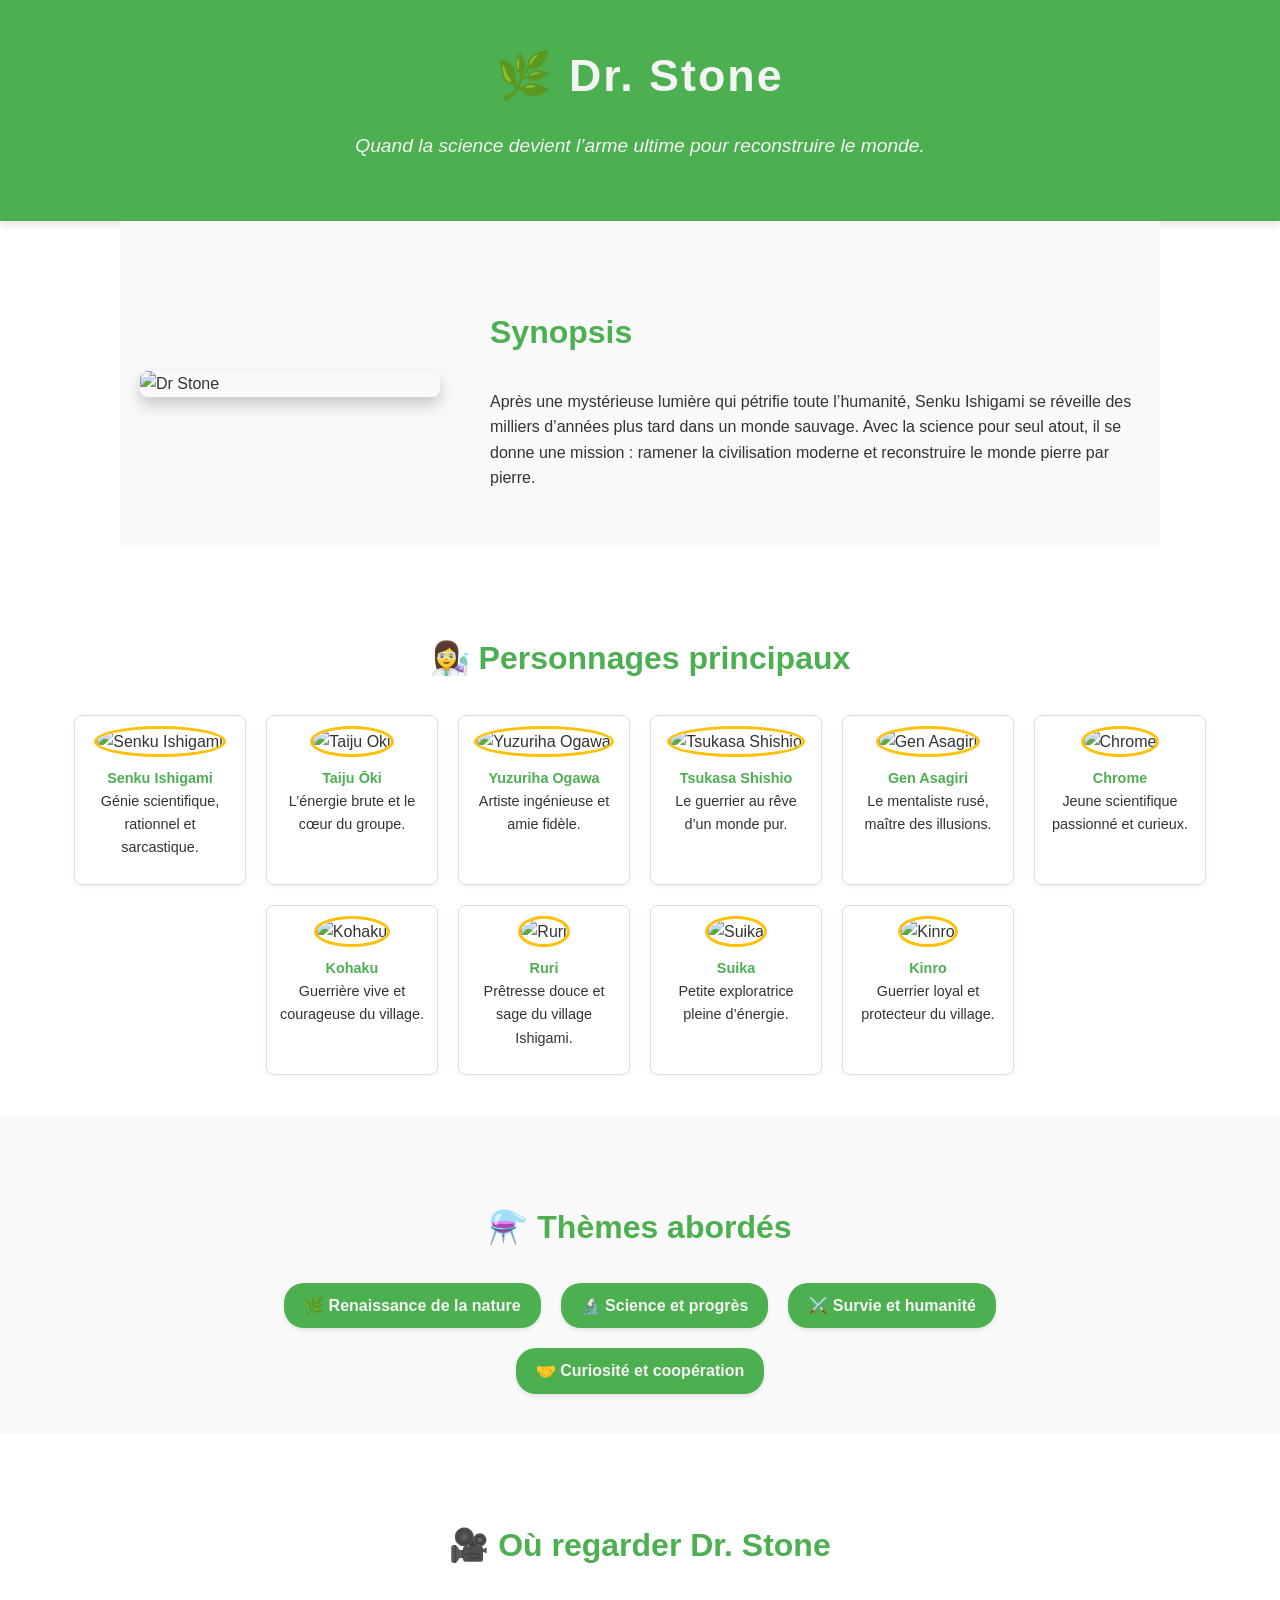
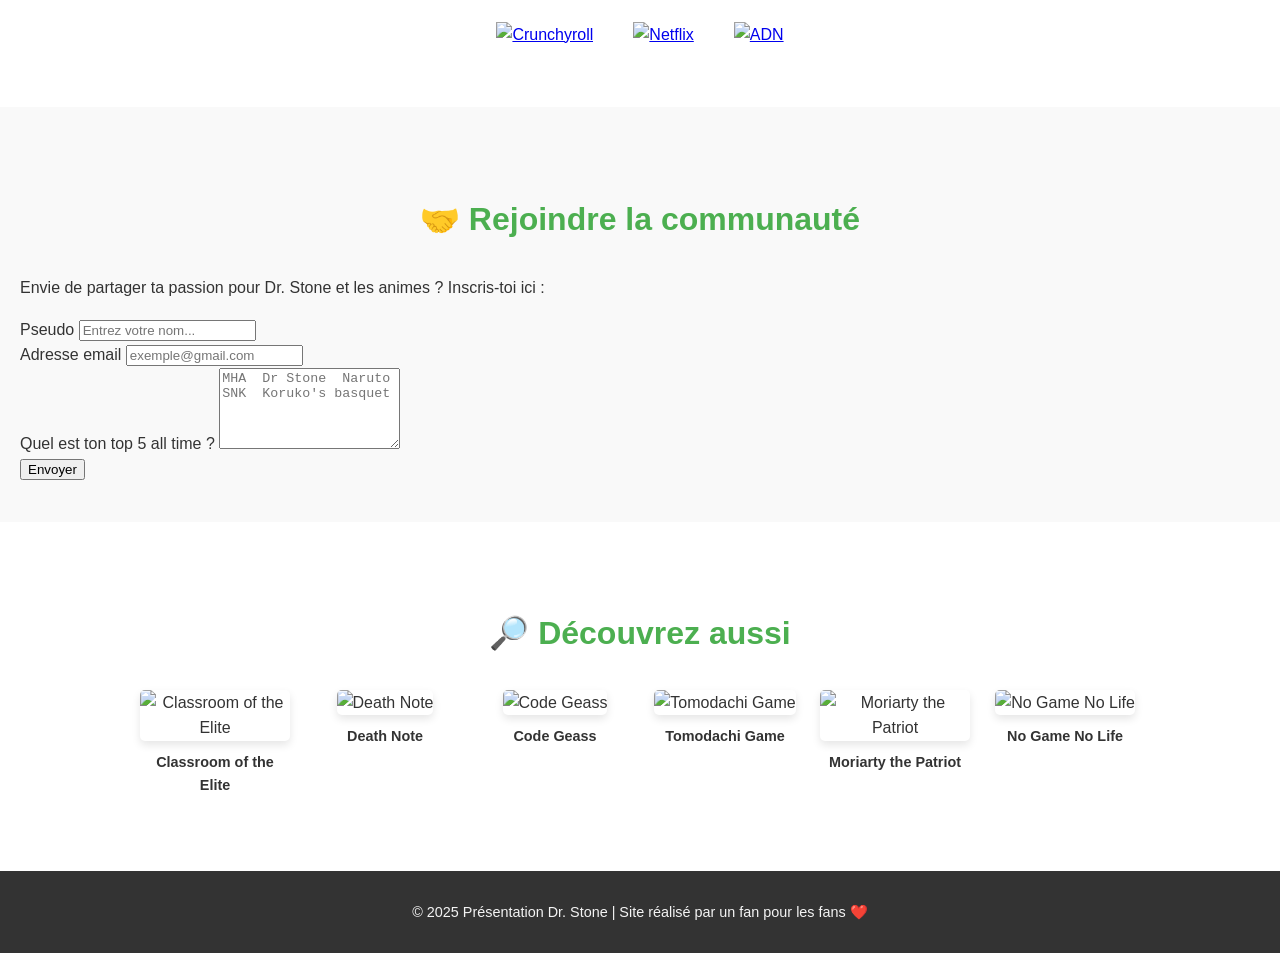
==== index.html @ c1184ba6 "Rename page_dr_stone.html to index.html" ====
<!DOCTYPE html>
<html lang="fr">
<head>
    <meta charset="UTF-8">
    <meta name="viewport" content="width=device-width, initial-scale=1.0">
    <title>Dr. Stone - Présentation</title>
    <link rel="stylesheet" href="style.css">
</head>
<body>
    <header>
        <h1>🌿 Dr. Stone</h1>
        <p>Quand la science devient l’arme ultime pour reconstruire le monde.</p>
    </header>

    <section class="intro">
        <img src="./images/img-2.jpeg" alt="Dr Stone">
        <div class="intro-text">
            <h2>Synopsis</h2>
            <p>
                Après une mystérieuse lumière qui pétrifie toute l’humanité, Senku Ishigami se réveille
                des milliers d’années plus tard dans un monde sauvage. Avec la science pour seul atout,
                il se donne une mission : ramener la civilisation moderne et reconstruire le monde pierre par pierre.
            </p>
        </div>
    </section>

     
    <section class="personnages">
        <h2>👩‍🔬 Personnages principaux</h2>
        <div class="perso-container">
            <div class="perso">
                <img src="./images/senku.webp" alt="Senku Ishigami">
                <p><strong>Senku Ishigami</strong><br>Génie scientifique, rationnel et sarcastique.</p>
            </div>
            <div class="perso">
                <img src="./images/taiju.webp" alt="Taiju Oki">
                <p><strong>Taiju Ōki</strong><br>L’énergie brute et le cœur du groupe.</p>
            </div>
            <div class="perso">
                <img src="./images/yuzuria.jpg" alt="Yuzuriha Ogawa">
                <p><strong>Yuzuriha Ogawa</strong><br>Artiste ingénieuse et amie fidèle.</p>
            </div>
            <div class="perso">
                <img src="./images/tsukasa.webp" alt="Tsukasa Shishio">
                <p><strong>Tsukasa Shishio</strong><br>Le guerrier au rêve d’un monde pur.</p>
            </div>
            <div class="perso">
                <img src="./images/gen.jpeg" alt="Gen Asagiri">
                <p><strong>Gen Asagiri</strong><br>Le mentaliste rusé, maître des illusions.</p>
            </div>
            <div class="perso">
                <img src="./images/chrome.jpeg" alt="Chrome">
                <p><strong>Chrome</strong><br>Jeune scientifique passionné et curieux.</p>
            </div>
            <div class="perso">
                <img src="./images/kohaku.webp" alt="Kohaku">
                <p><strong>Kohaku</strong><br>Guerrière vive et courageuse du village.</p>
            </div>
            <div class="perso">
                <img src="./images/ruri.jpeg" alt="Ruri">
                <p><strong>Ruri</strong><br>Prêtresse douce et sage du village Ishigami.</p>
            </div>
            <div class="perso">
                <img src="./images/suika.jpeg" alt="Suika">
                <p><strong>Suika</strong><br>Petite exploratrice pleine d’énergie.</p>
            </div>
            <div class="perso">
                <img src="./images/kinro.jpeg" alt="Kinro">
                <p><strong>Kinro</strong><br>Guerrier loyal et protecteur du village.</p>
            </div>
        </div>
    </section>

    <section class="themes">
        <h2>⚗️ Thèmes abordés</h2>
        <ul>
            <li>🌿 Renaissance de la nature</li>
            <li>🔬 Science et progrès</li>
            <li>⚔️ Survie et humanité</li>
            <li>🤝 Curiosité et coopération</li>
        </ul>
    </section>

   <section class="plateformes">
        <h2>🎥 Où regarder Dr. Stone</h2>
        <div class="logos">
            <a href="https://www.crunchyroll.com/fr/watch/G31UV2Q23/the-slow-but-dangerous-life"  title="Voir Dr. Stone sur Crunchyroll" target="_blank">
                <img src="./images/crunchyroll.png" alt="Crunchyroll">
            </a>
            <a href="https://www.netflix.com/fr" title="Voir Dr. Stone sur Netflix" target="_top">
                <img src="./images/netflix.png" alt="Netflix">
            </a>
            <a href="https://animationdigitalnetwork.fr" title="Voir Dr. Stone sur ADN">
                <img src="./images/adn.jpeg" alt="ADN">
            </a>
        </div>
    </section>

    <section class="rejoindre">
        <h2>🤝 Rejoindre la communauté</h2>
        <p>Envie de partager ta passion pour Dr. Stone et les animes ? Inscris-toi ici :</p>

        <form class="formulaire">
            <div class="form-group">
                <label for="nom">Pseudo</label>
                <input type="text" id="nom" placeholder="Entrez votre nom..." required>
            </div>

            <div class="form-group">
                <label for="email">Adresse email</label>
                <input type="email" id="email" placeholder="exemple@gmail.com" required>
            </div>

            <div class="form-group">
                <label for="message">Quel est ton top 5 all time ?</label>
                <textarea id="message" rows="5" placeholder="MHA  Dr Stone  Naruto  SNK  Koruko's basquet" required></textarea>
            </div>

            <button type="submit" class="btn-submit">Envoyer</button>
        </form>
    </section>


    <section class="autres">
        <h2>🔎 Découvrez aussi</h2>
        <div class="animes">
            <div class="anime">
                <img src="./images/classrom of the elite.jpeg" alt="Classroom of the Elite">
                <p><strong>Classroom of the Elite</strong></p>
            </div>
            <div class="anime">
                <img src="./images/death note.jpeg" alt="Death Note">
                <p><strong>Death Note</strong></p>
            </div>
            <div class="anime">
                <img src="./images/coode geass.jpg" alt="Code Geass">
                <p><strong>Code Geass</strong></p>
            </div>
            <div class="anime">
                <img src="./images/tomodashi game.jpeg" alt="Tomodachi Game">
                <p><strong>Tomodachi Game</strong></p>
            </div>
            <div class="anime">
                <img src="./images/Moriaty.jpg" alt="Moriarty the Patriot">
                <p><strong>Moriarty the Patriot</strong></p>
            </div>
            <div class="anime">
                <img src="./images/no game no life.jpeg" alt="No Game No Life">
                <p><strong>No Game No Life</strong></p>
            </div>
        </div>
    </section>

    <footer>
        <p>© 2025 Présentation Dr. Stone | Site réalisé par un fan pour les fans ❤️</p>
    </footer>
</body>
</html>
---- style.css ----
/* style.css */

/* --- Général --- */

:root {
    --couleur-primaire: #4CAF50; /* Vert science/nature */
    --couleur-secondaire: #FFC107; /* Jaune pierre/or */
    --couleur-texte-sombre: #333;
    --couleur-texte-clair: #f4f4f4;
    --couleur-fond: #fff;
    --couleur-fond-section: #f9f9f9;
}

body {
    font-family: 'Arial', sans-serif;
    line-height: 1.6;
    margin: 0;
    padding: 0;
    color: var(--couleur-texte-sombre);
    background-color: var(--couleur-fond);
}

header {
    background-color: var(--couleur-primaire);
    color: var(--couleur-texte-clair);
    padding: 40px 20px;
    text-align: center;
    box-shadow: 0 4px 8px rgba(0, 0, 0, 0.1);
}

header h1 {
    margin: 0 0 10px;
    font-size: 2.8em;
    letter-spacing: 2px;
}

header p {
    font-size: 1.2em;
    font-style: italic;
}

h2 {
    text-align: center;
    color: var(--couleur-primaire);
    font-size: 2em;
    margin-bottom: 30px;
    padding-top: 20px;
}

section {
    padding: 40px 20px;
    margin-bottom: 0;
}

section:nth-child(even) {
    background-color: var(--couleur-fond-section);
}


/* --- Section Introduction (Synopsis) --- */

.intro {
    display: flex;
    flex-direction: column;
    align-items: center;
    gap: 30px;
    max-width: 1000px;
    margin: 0 auto;
}

.intro img {
    width: 100%;
    max-width: 300px;
    height: auto;
    border-radius: 8px;
    box-shadow: 0 8px 16px rgba(0, 0, 0, 0.2);
    transition: transform 0.3s ease;
}

.intro img:hover {
    transform: scale(1.03);
}

.intro-text {
    text-align: center;
}

.intro-text h2 {
    text-align: center;
}

/* Version Desktop pour l'Intro */
@media (min-width: 768px) {
    .intro {
        flex-direction: row;
        text-align: left;
    }
    .intro-text {
        text-align: left;
        padding-left: 20px;
    }
    .intro-text h2 {
        text-align: left;
    }
}


/* --- Section Personnages --- */

.perso-container {
    display: flex;
    flex-wrap: wrap;
    justify-content: center;
    gap: 20px;
    max-width: 1200px;
    margin: 0 auto;
}

.perso {
    width: 150px;
    text-align: center;
    background-color: var(--couleur-fond);
    border: 1px solid #ddd;
    border-radius: 8px;
    padding: 10px;
    box-shadow: 0 2px 5px rgba(0, 0, 0, 0.05);
    transition: transform 0.2s;
}

.perso:hover {
    transform: translateY(-5px);
    box-shadow: 0 8px 15px rgba(0, 0, 0, 0.1);
}

.perso img {
    width: 100%;
    height: 150px; /* Taille fixe pour l'uniformité */
    object-fit: cover; /* Recadre l'image sans la déformer */
    border-radius: 50%;
    border: 3px solid var(--couleur-secondaire);
}

.perso p {
    margin-top: 10px;
    font-size: 0.9em;
}

.perso strong {
    color: var(--couleur-primaire);
    font-size: 1em;
}


/* --- Section Thèmes abordés --- */

.themes ul {
    list-style-type: none;
    padding: 0;
    display: flex;
    flex-wrap: wrap;
    justify-content: center;
    gap: 20px;
    max-width: 800px;
    margin: 0 auto;
}

.themes li {
    background-color: var(--couleur-primaire);
    color: var(--couleur-texte-clair);
    padding: 10px 20px;
    border-radius: 20px;
    font-weight: bold;
    box-shadow: 0 2px 4px rgba(0, 0, 0, 0.1);
    transition: background-color 0.3s;
}

.themes li:hover {
    background-color: #388E3C; /* Vert plus foncé au survol */
}


/* --- Section Plateformes (Où regarder) --- */

.plateformes .logos {
    display: flex;
    justify-content: center;
    align-items: center;
    gap: 40px;
    padding: 20px 0;
}

.plateformes img {
    height: 60px;
    width: auto;
    transition: opacity 0.3s;
}

.plateformes img:hover {
    opacity: 0.8;
}


/* --- Section Autres (Découvrez aussi) --- */

.animes {
    display: flex;
    flex-wrap: wrap;
    justify-content: center;
    gap: 20px;
    max-width: 1200px;
    margin: 0 auto;
}

.anime {
    width: 150px;
    text-align: center;
}

.anime img {
    width: 100%;
    height: 200px; /* Taille fixe pour l'uniformité des affiches */
    object-fit: cover;
    border-radius: 5px;
    box-shadow: 0 4px 8px rgba(0, 0, 0, 0.1);
    transition: transform 0.3s;
}

.anime img:hover {
    transform: scale(1.05);
}

.anime p {
    margin-top: 10px;
    font-weight: bold;
    font-size: 0.9em;
}


/* --- Footer --- */

footer {
    background-color: var(--couleur-texte-sombre);
    color: var(--couleur-texte-clair);
    text-align: center;
    padding: 15px 20px;
    font-size: 0.9em;
    margin-top: 20px;
}
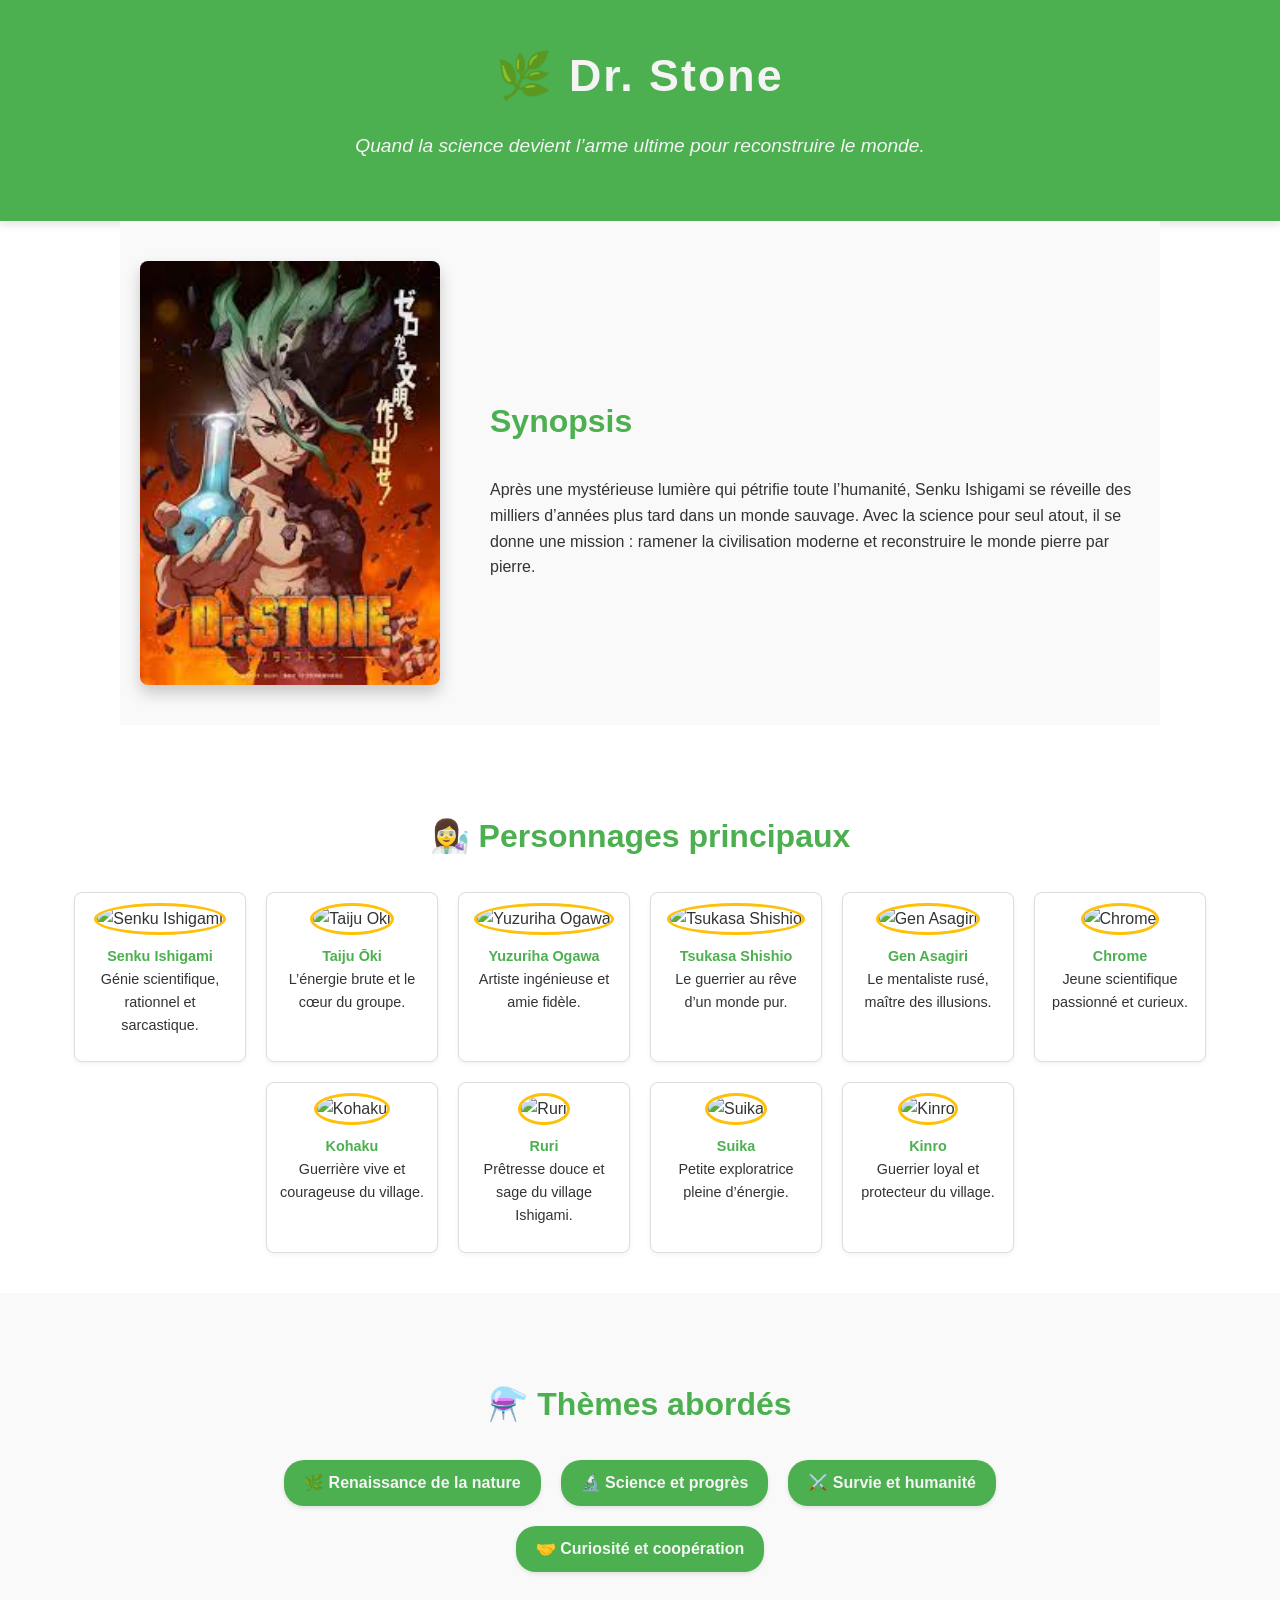
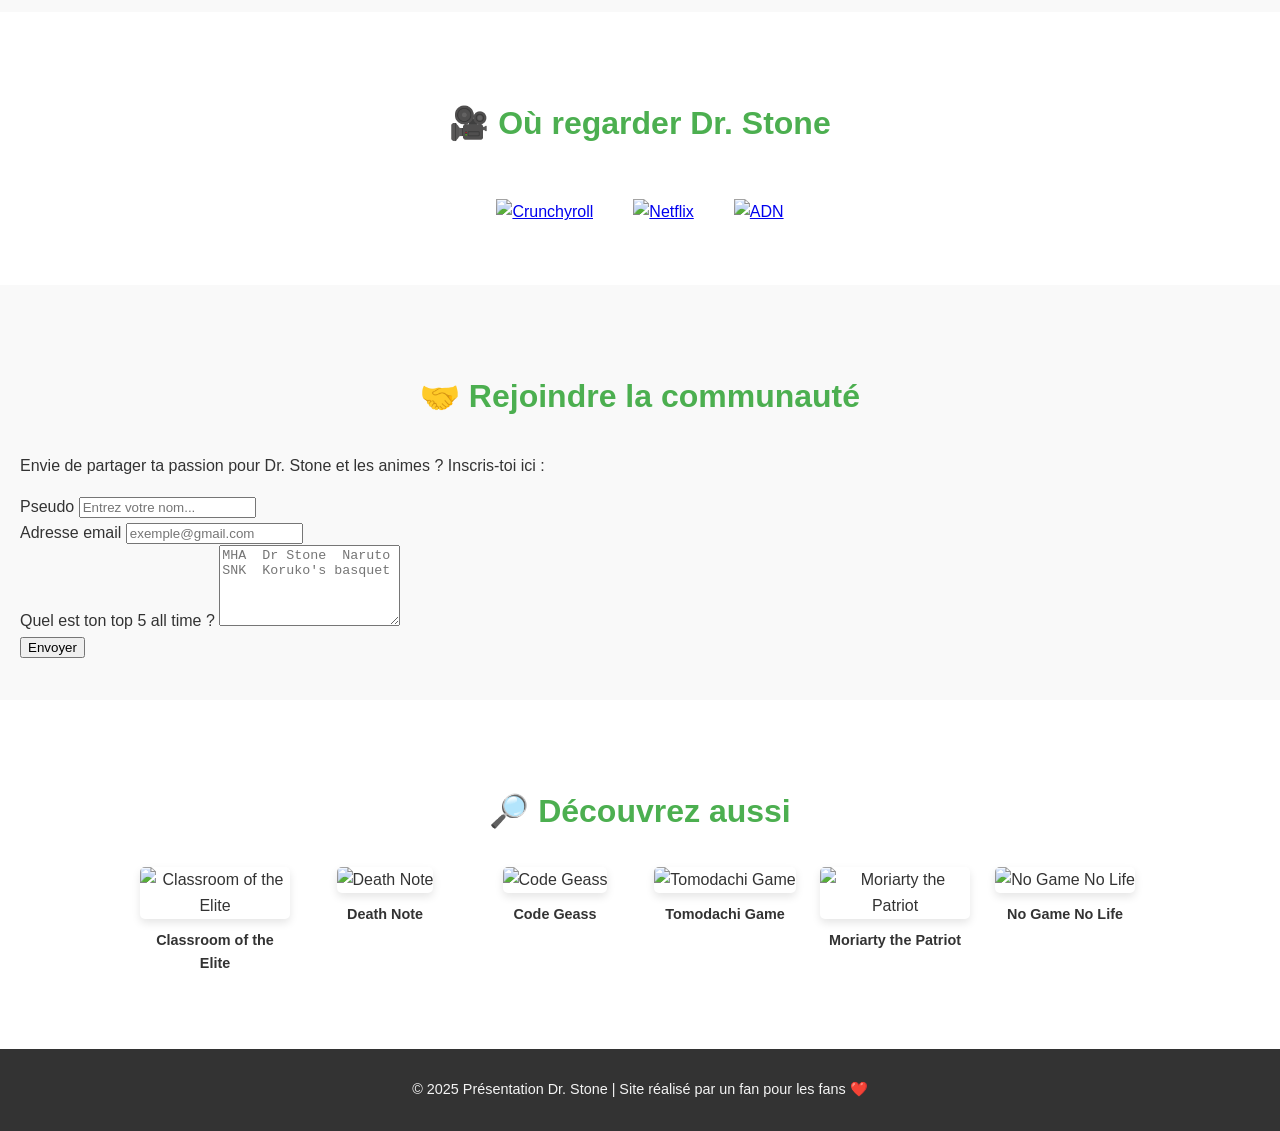
==== commit cfbcb24a: "Update index.html" ====
--- a/index.html
+++ b/index.html
@@ -13,7 +13,7 @@
     </header>
 
     <section class="intro">
-        <img src="./images/img-2.jpeg" alt="Dr Stone">
+        <img src="img-2.jpeg" alt="Dr Stone">
         <div class="intro-text">
             <h2>Synopsis</h2>
             <p>
@@ -33,39 +33,39 @@
                 <p><strong>Senku Ishigami</strong><br>Génie scientifique, rationnel et sarcastique.</p>
             </div>
             <div class="perso">
-                <img src="./images/taiju.webp" alt="Taiju Oki">
+                <img src="./images/taiju.WEBP" alt="Taiju Oki">
                 <p><strong>Taiju Ōki</strong><br>L’énergie brute et le cœur du groupe.</p>
             </div>
             <div class="perso">
-                <img src="./images/yuzuria.jpg" alt="Yuzuriha Ogawa">
+                <img src="./images/yuzuria.JPG" alt="Yuzuriha Ogawa">
                 <p><strong>Yuzuriha Ogawa</strong><br>Artiste ingénieuse et amie fidèle.</p>
             </div>
             <div class="perso">
-                <img src="./images/tsukasa.webp" alt="Tsukasa Shishio">
+                <img src="./images/tsukasa.WEBP" alt="Tsukasa Shishio">
                 <p><strong>Tsukasa Shishio</strong><br>Le guerrier au rêve d’un monde pur.</p>
             </div>
             <div class="perso">
-                <img src="./images/gen.jpeg" alt="Gen Asagiri">
+                <img src="./images/gen.JPEG" alt="Gen Asagiri">
                 <p><strong>Gen Asagiri</strong><br>Le mentaliste rusé, maître des illusions.</p>
             </div>
             <div class="perso">
-                <img src="./images/chrome.jpeg" alt="Chrome">
+                <img src="./images/chrome.JPEG" alt="Chrome">
                 <p><strong>Chrome</strong><br>Jeune scientifique passionné et curieux.</p>
             </div>
             <div class="perso">
-                <img src="./images/kohaku.webp" alt="Kohaku">
+                <img src="./images/kohaku.WEBP" alt="Kohaku">
                 <p><strong>Kohaku</strong><br>Guerrière vive et courageuse du village.</p>
             </div>
             <div class="perso">
-                <img src="./images/ruri.jpeg" alt="Ruri">
+                <img src="./images/ruri.JPEG" alt="Ruri">
                 <p><strong>Ruri</strong><br>Prêtresse douce et sage du village Ishigami.</p>
             </div>
             <div class="perso">
-                <img src="./images/suika.jpeg" alt="Suika">
+                <img src="./images/suika.JPEG" alt="Suika">
                 <p><strong>Suika</strong><br>Petite exploratrice pleine d’énergie.</p>
             </div>
             <div class="perso">
-                <img src="./images/kinro.jpeg" alt="Kinro">
+                <img src="./images/kinro.JPEG" alt="Kinro">
                 <p><strong>Kinro</strong><br>Guerrier loyal et protecteur du village.</p>
             </div>
         </div>
@@ -85,13 +85,13 @@
         <h2>🎥 Où regarder Dr. Stone</h2>
         <div class="logos">
             <a href="https://www.crunchyroll.com/fr/watch/G31UV2Q23/the-slow-but-dangerous-life"  title="Voir Dr. Stone sur Crunchyroll" target="_blank">
-                <img src="./images/crunchyroll.png" alt="Crunchyroll">
+                <img src="./images/crunchyroll.PNG" alt="Crunchyroll">
             </a>
             <a href="https://www.netflix.com/fr" title="Voir Dr. Stone sur Netflix" target="_top">
-                <img src="./images/netflix.png" alt="Netflix">
+                <img src="./images/netflix.PNG" alt="Netflix">
             </a>
             <a href="https://animationdigitalnetwork.fr" title="Voir Dr. Stone sur ADN">
-                <img src="./images/adn.jpeg" alt="ADN">
+                <img src="./images/adn.JPEG" alt="ADN">
             </a>
         </div>
     </section>
@@ -125,27 +125,27 @@
         <h2>🔎 Découvrez aussi</h2>
         <div class="animes">
             <div class="anime">
-                <img src="./images/classrom of the elite.jpeg" alt="Classroom of the Elite">
+                <img src="./images/classrom of the elite.JPEG" alt="Classroom of the Elite">
                 <p><strong>Classroom of the Elite</strong></p>
             </div>
             <div class="anime">
-                <img src="./images/death note.jpeg" alt="Death Note">
+                <img src="./images/death note.JPEG" alt="Death Note">
                 <p><strong>Death Note</strong></p>
             </div>
             <div class="anime">
-                <img src="./images/coode geass.jpg" alt="Code Geass">
+                <img src="./images/coode geass.JPG" alt="Code Geass">
                 <p><strong>Code Geass</strong></p>
             </div>
             <div class="anime">
-                <img src="./images/tomodashi game.jpeg" alt="Tomodachi Game">
+                <img src="./images/tomodashi game.JPEG" alt="Tomodachi Game">
                 <p><strong>Tomodachi Game</strong></p>
             </div>
             <div class="anime">
-                <img src="./images/Moriaty.jpg" alt="Moriarty the Patriot">
+                <img src="./images/Moriaty.JPG" alt="Moriarty the Patriot">
                 <p><strong>Moriarty the Patriot</strong></p>
             </div>
             <div class="anime">
-                <img src="./images/no game no life.jpeg" alt="No Game No Life">
+                <img src="./images/no game no life.JPEG" alt="No Game No Life">
                 <p><strong>No Game No Life</strong></p>
             </div>
         </div>
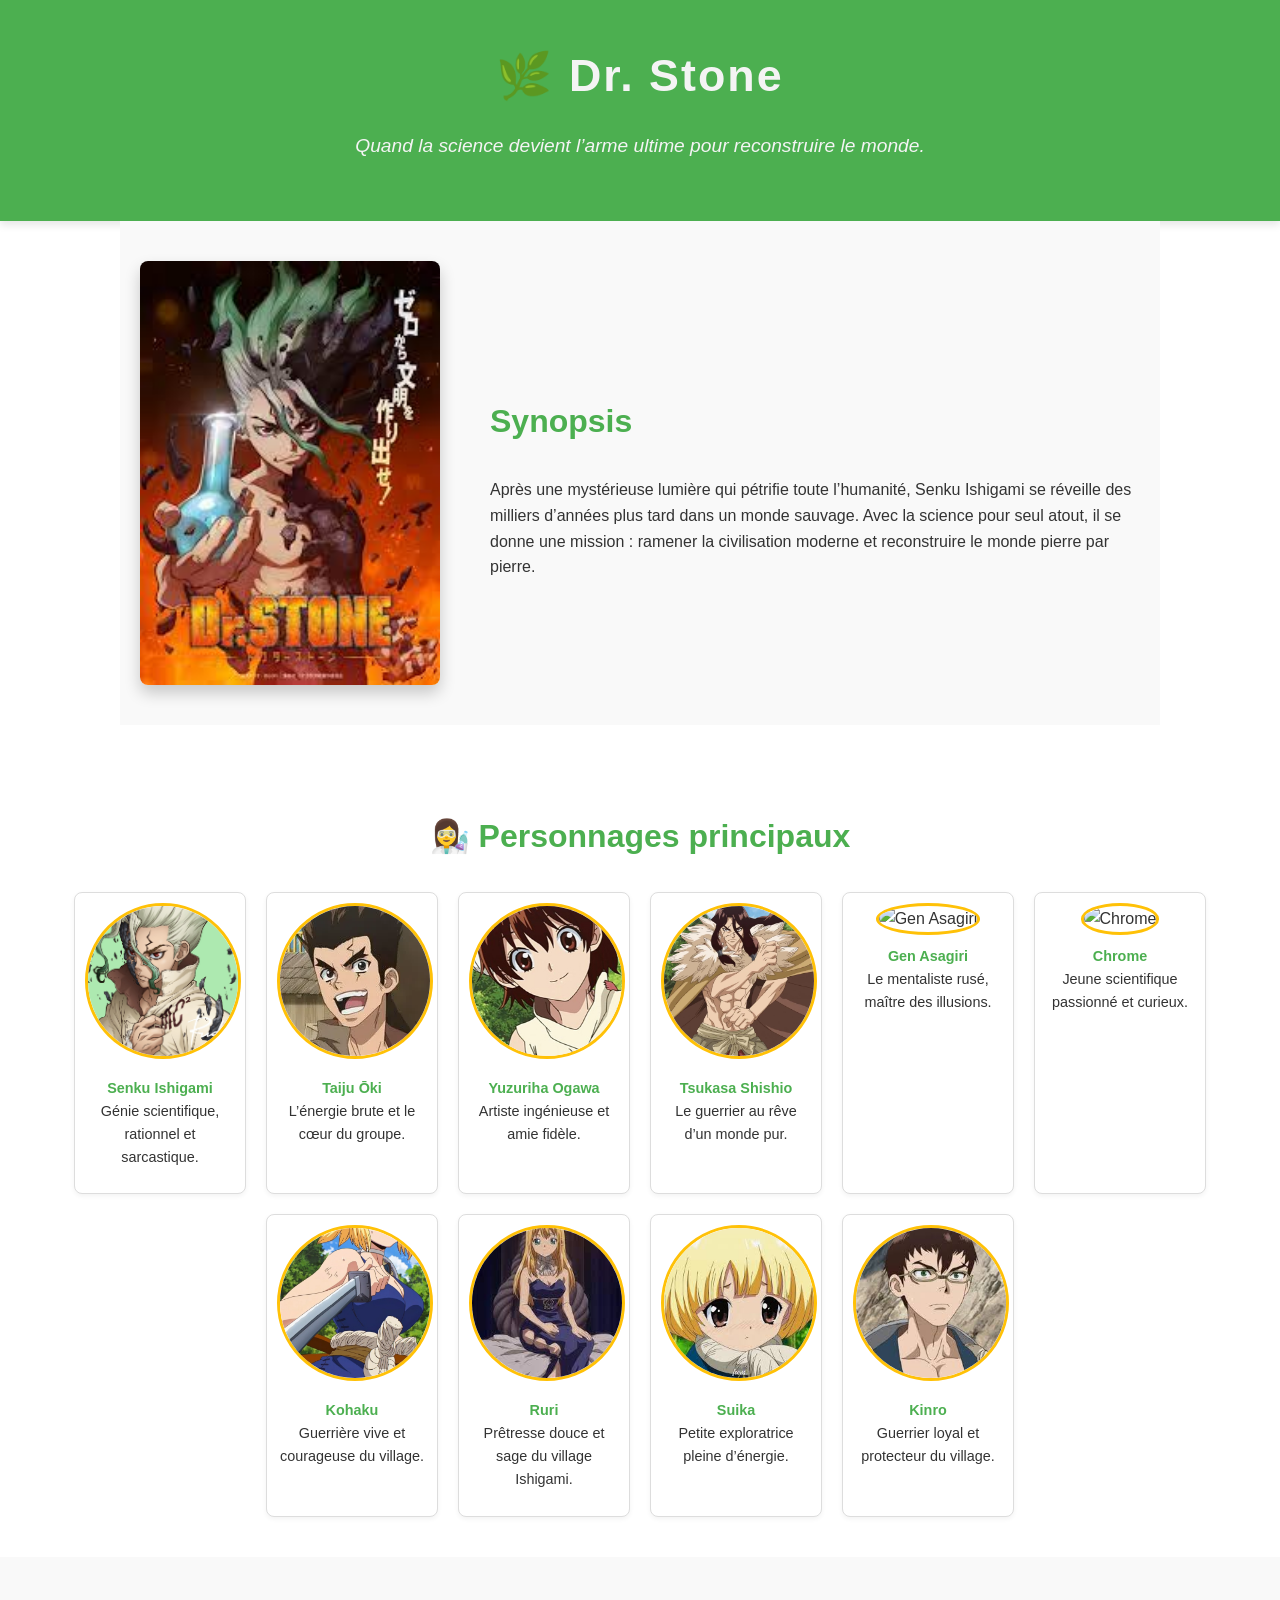
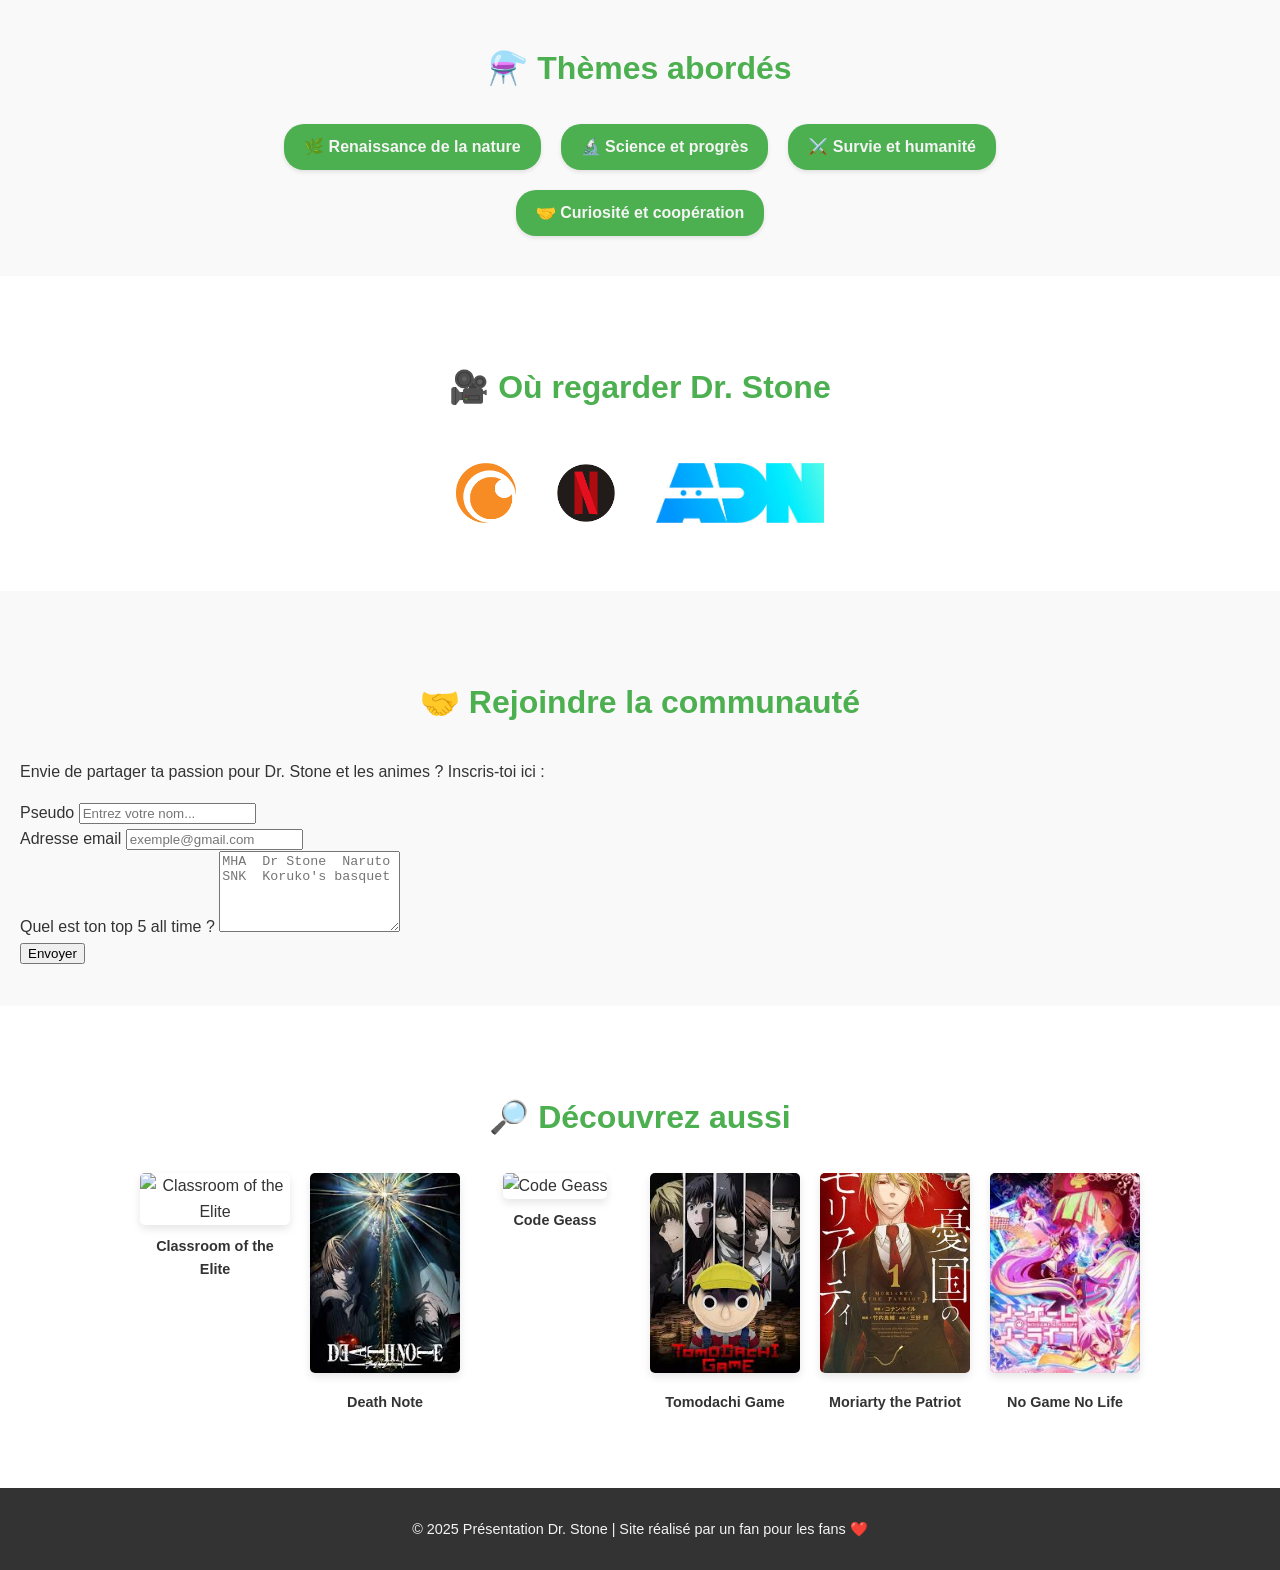
==== commit 8b560b28: "Update index.html" ====
--- a/index.html
+++ b/index.html
@@ -13,7 +13,7 @@
     </header>
 
     <section class="intro">
-        <img src="img-2.jpeg" alt="Dr Stone">
+        <img src="./img-2.jpeg" alt="Dr Stone">
         <div class="intro-text">
             <h2>Synopsis</h2>
             <p>
@@ -29,43 +29,43 @@
         <h2>👩‍🔬 Personnages principaux</h2>
         <div class="perso-container">
             <div class="perso">
-                <img src="./images/senku.webp" alt="Senku Ishigami">
+                <img src="./senku.webp" alt="Senku Ishigami">
                 <p><strong>Senku Ishigami</strong><br>Génie scientifique, rationnel et sarcastique.</p>
             </div>
             <div class="perso">
-                <img src="./images/taiju.WEBP" alt="Taiju Oki">
+                <img src="./taiju.webp" alt="Taiju Oki">
                 <p><strong>Taiju Ōki</strong><br>L’énergie brute et le cœur du groupe.</p>
             </div>
             <div class="perso">
-                <img src="./images/yuzuria.JPG" alt="Yuzuriha Ogawa">
+                <img src="./yuzuria.jpg" alt="Yuzuriha Ogawa">
                 <p><strong>Yuzuriha Ogawa</strong><br>Artiste ingénieuse et amie fidèle.</p>
             </div>
             <div class="perso">
-                <img src="./images/tsukasa.WEBP" alt="Tsukasa Shishio">
+                <img src="./tsukasa.webp" alt="Tsukasa Shishio">
                 <p><strong>Tsukasa Shishio</strong><br>Le guerrier au rêve d’un monde pur.</p>
             </div>
             <div class="perso">
-                <img src="./images/gen.JPEG" alt="Gen Asagiri">
+                <img src="./gen.jpg" alt="Gen Asagiri">
                 <p><strong>Gen Asagiri</strong><br>Le mentaliste rusé, maître des illusions.</p>
             </div>
             <div class="perso">
-                <img src="./images/chrome.JPEG" alt="Chrome">
+                <img src="./chrome.jpg" alt="Chrome">
                 <p><strong>Chrome</strong><br>Jeune scientifique passionné et curieux.</p>
             </div>
             <div class="perso">
-                <img src="./images/kohaku.WEBP" alt="Kohaku">
+                <img src="./kohaku.webp" alt="Kohaku">
                 <p><strong>Kohaku</strong><br>Guerrière vive et courageuse du village.</p>
             </div>
             <div class="perso">
-                <img src="./images/ruri.JPEG" alt="Ruri">
+                <img src="./ruri.jpeg" alt="Ruri">
                 <p><strong>Ruri</strong><br>Prêtresse douce et sage du village Ishigami.</p>
             </div>
             <div class="perso">
-                <img src="./images/suika.JPEG" alt="Suika">
+                <img src="./suika.jpeg" alt="Suika">
                 <p><strong>Suika</strong><br>Petite exploratrice pleine d’énergie.</p>
             </div>
             <div class="perso">
-                <img src="./images/kinro.JPEG" alt="Kinro">
+                <img src="./kinro.jpeg" alt="Kinro">
                 <p><strong>Kinro</strong><br>Guerrier loyal et protecteur du village.</p>
             </div>
         </div>
@@ -85,13 +85,13 @@
         <h2>🎥 Où regarder Dr. Stone</h2>
         <div class="logos">
             <a href="https://www.crunchyroll.com/fr/watch/G31UV2Q23/the-slow-but-dangerous-life"  title="Voir Dr. Stone sur Crunchyroll" target="_blank">
-                <img src="./images/crunchyroll.PNG" alt="Crunchyroll">
+                <img src="./crunchyroll.png" alt="Crunchyroll">
             </a>
             <a href="https://www.netflix.com/fr" title="Voir Dr. Stone sur Netflix" target="_top">
-                <img src="./images/netflix.PNG" alt="Netflix">
+                <img src="./netflix.png" alt="Netflix">
             </a>
             <a href="https://animationdigitalnetwork.fr" title="Voir Dr. Stone sur ADN">
-                <img src="./images/adn.JPEG" alt="ADN">
+                <img src="./adn.jpeg" alt="ADN">
             </a>
         </div>
     </section>
@@ -129,23 +129,23 @@
                 <p><strong>Classroom of the Elite</strong></p>
             </div>
             <div class="anime">
-                <img src="./images/death note.JPEG" alt="Death Note">
+                <img src="./death note.jpeg" alt="Death Note">
                 <p><strong>Death Note</strong></p>
             </div>
             <div class="anime">
-                <img src="./images/coode geass.JPG" alt="Code Geass">
+                <img src="./code geass.jpg" alt="Code Geass">
                 <p><strong>Code Geass</strong></p>
             </div>
             <div class="anime">
-                <img src="./images/tomodashi game.JPEG" alt="Tomodachi Game">
+                <img src="./tomodashi game.jpeg" alt="Tomodachi Game">
                 <p><strong>Tomodachi Game</strong></p>
             </div>
             <div class="anime">
-                <img src="./images/Moriaty.JPG" alt="Moriarty the Patriot">
+                <img src="./Moriaty.jpg" alt="Moriarty the Patriot">
                 <p><strong>Moriarty the Patriot</strong></p>
             </div>
             <div class="anime">
-                <img src="./images/no game no life.JPEG" alt="No Game No Life">
+                <img src="./no game no life.jpeg" alt="No Game No Life">
                 <p><strong>No Game No Life</strong></p>
             </div>
         </div>
